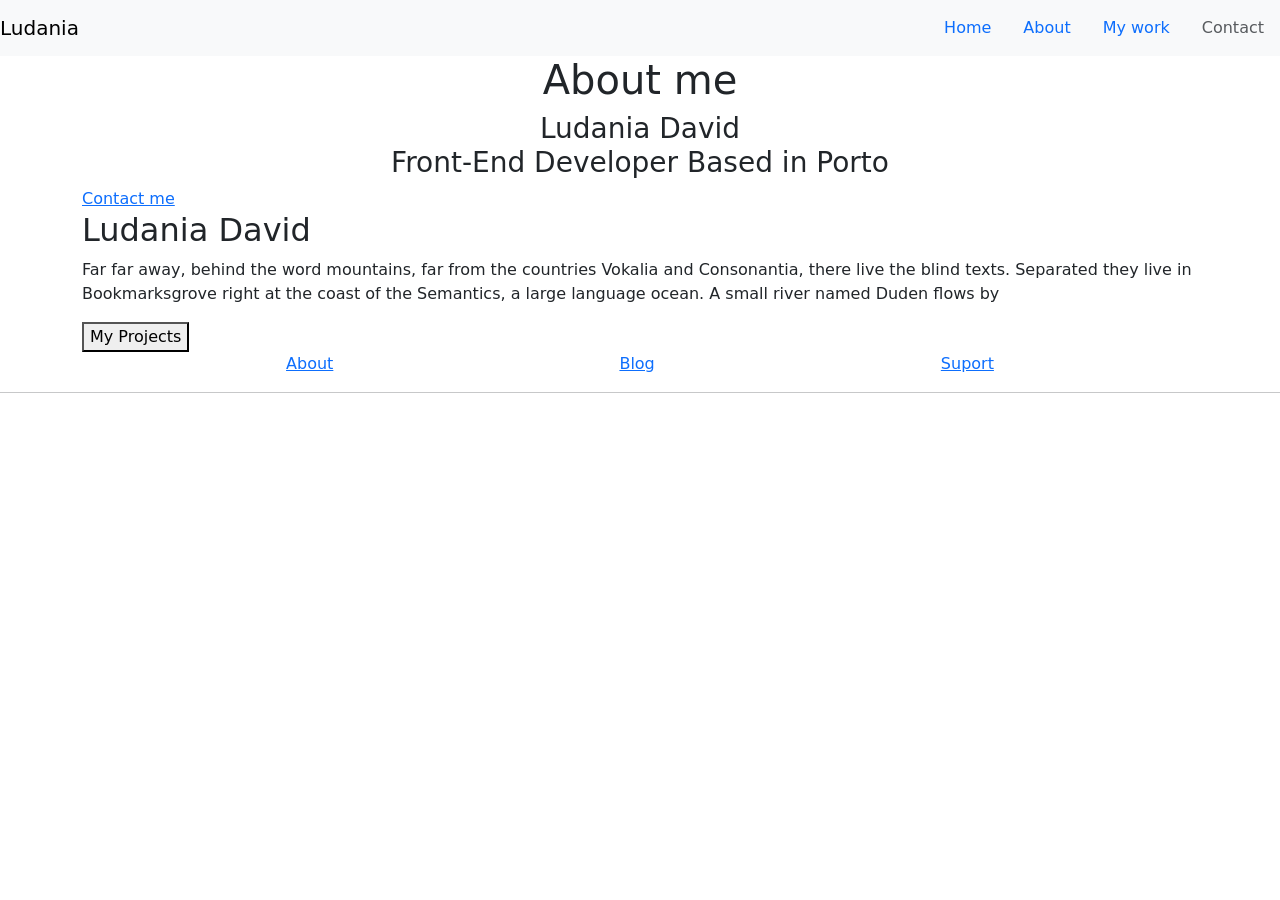
==== about.html @ 72b89912 "html construction" ====
<!doctype html>
<html lang="en">
  <head>
    <meta charset="UTF-8" />
    <meta name="viewport" content="width=device-width, initial-scale=1.0" />
    <link
      href="https://cdn.jsdelivr.net/npm/bootstrap@5.3.8/dist/css/bootstrap.min.css"
      rel="stylesheet"
      integrity="sha384-sRIl4kxILFvY47J16cr9ZwB07vP4J8+LH7qKQnuqkuIAvNWLzeN8tE5YBujZqJLB"
      crossorigin="anonymous"
    />
    <script
      src="https://cdn.jsdelivr.net/npm/bootstrap@5.3.8/dist/js/bootstrap.bundle.min.js"
      integrity="sha384-FKyoEForCGlyvwx9Hj09JcYn3nv7wiPVlz7YYwJrWVcXK/BmnVDxM+D2scQbITxI"
      crossorigin="anonymous"
    ></script>
    <link rel="stylesheet" href="style.css" />

    <title>Portfolio-AboutMe</title>
  </head>
  <body>
    <div class="divnavbar">
      <nav class="navbar navbar-expand-lg navbar-light bg-light">
        <a class="navbar-brand" href="#">Ludania</a>
        <button
          class="navbar-toggler"
          type="button"
          data-toggle="collapse"
          data-target="#navbarNav"
          aria-controls="navbarNav"
          aria-expanded="false"
          aria-label="Toggle navigation"
        >
          <span class="navbar-toggler-icon"></span>
        </button>
        <div
          class="collapse navbar-collapse justify-content-end"
          id="navbarNav"
        >
          <ul class="nav justify-content-end">
            <li class="nav-item active">
              <a class="nav-link" href="#"
                >Home <span class="sr-only"></span
              ></a>
            </li>
            <li class="nav-item">
              <a class="nav-link" href="#">About</a>
            </li>
            <li class="nav-item">
              <a class="nav-link" href="#">My work</a>
            </li>
            <li class="nav-item">
              <a class="nav-link disabled" href="#">Contact</a>
            </li>
          </ul>
        </div>
      </nav>
    </div>
    <div class="container">
      <h1 class="text-center">About me</h1>
      <h3 class="text-center">Ludania David <br> Front-End Developer Based in Porto</h3>
      <div class="contact-button">
        <a href="contact.html" class="primary-link">Contact me</a>
      </div>

      <div id="project-1">
        <h2 class="project-title">Ludania David</h2>
        <p>
          Far far away, behind the word mountains, far from the countries
          Vokalia and Consonantia, there live the blind texts. Separated they
          live in Bookmarksgrove right at the coast of the Semantics, a large
          language ocean. A small river named Duden flows by
        </p>
        <button class="secundary-link" href="myproject.html">My Projects</button>
        
      </div>

      </div>
      <footer>
        <div class="d-flex justify-content-evenly">
          <a href="about.html">About</a>
          <a href="index.html">Blog</a>
          <a href="contact.html">Suport</a>
        </div>
        <hr>
      </footer>
    </div>
  </body>
</html>
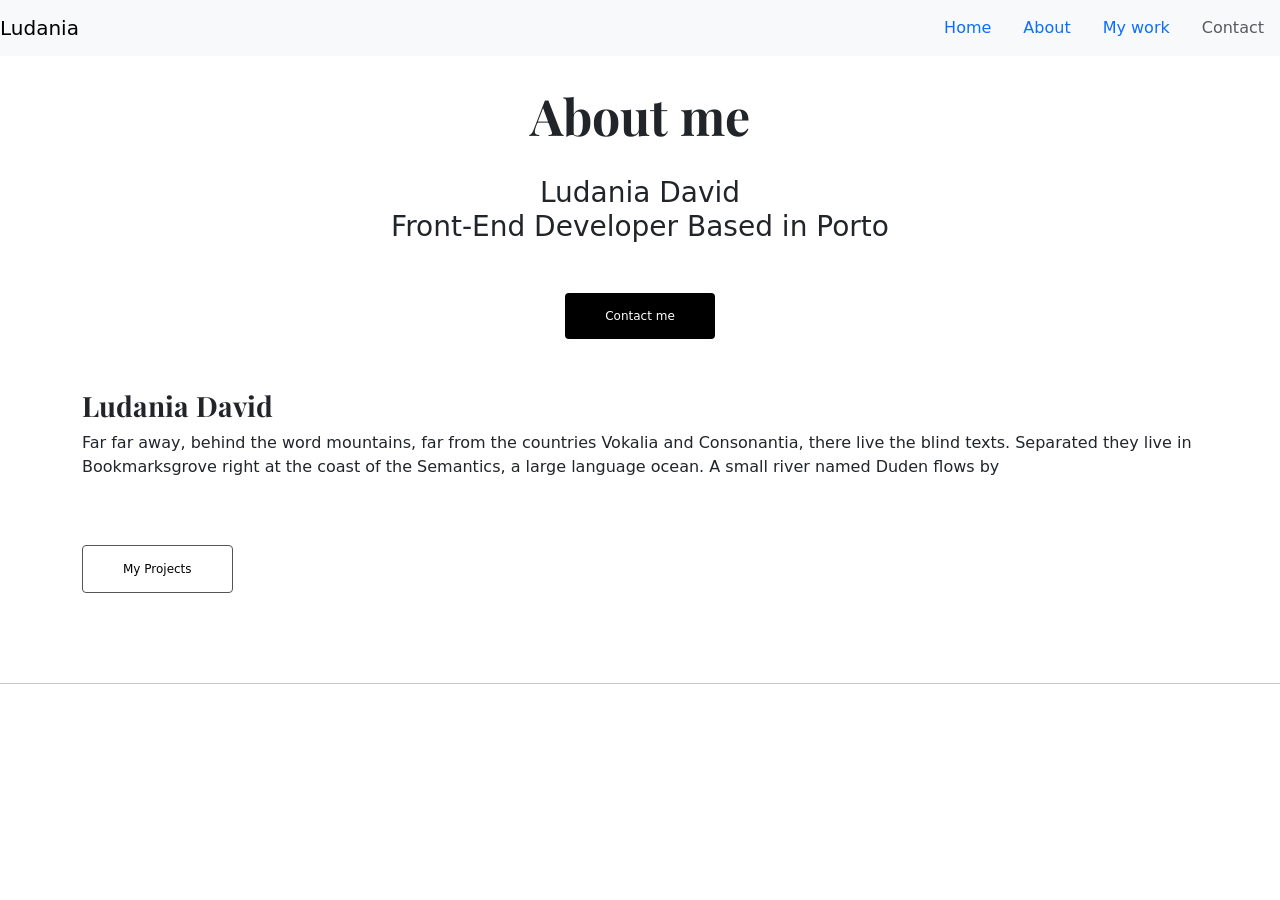
==== commit 00d55a78: "addind css adding css" ====
--- a/about.html
+++ b/about.html
@@ -3,6 +3,9 @@
   <head>
     <meta charset="UTF-8" />
     <meta name="viewport" content="width=device-width, initial-scale=1.0" />
+    <link rel="preconnect" href="https://fonts.googleapis.com">
+<link rel="preconnect" href="https://fonts.gstatic.com" crossorigin>
+<link href="https://fonts.googleapis.com/css2?family=Lobster+Two:ital,wght@0,400;0,700;1,400;1,700&family=Playfair+Display:ital,wght@0,400..900;1,400..900&family=Roboto:ital,wght@0,100..900;1,100..900&display=swap" rel="stylesheet">
     <link
       href="https://cdn.jsdelivr.net/npm/bootstrap@5.3.8/dist/css/bootstrap.min.css"
       rel="stylesheet"
--- a/style.css
+++ b/style.css
@@ -0,0 +1,48 @@
+h1 {
+  font-family: "Playfair Display", serif;
+  font-optical-sizing: auto;
+  font-weight: 700;
+  font-style: normal;
+  font-size: 50px;
+  margin: 30px;
+}
+h2 {
+  font-family: "Playfair Display", serif;
+  font-optical-sizing: auto;
+  font-weight: 700;
+  font-style: normal;
+  font-size: 28px;
+}
+
+h3 {
+  margin: 30px;
+}
+/* Button Primary */
+
+.contact-button {
+  display: block;
+  width: fit-content;
+  margin: 50px auto;
+  border-radius: 4px;
+  background-color: black;
+  color: white;
+  padding: 14px 40px;
+  text-decoration: none;
+  font-size: 12px;
+}
+
+.secundary-link {
+  margin: 50px auto;
+  border-radius: 4px;
+  background-color: white;
+  color: black;
+  padding: 14px 40px;
+  text-decoration: none;
+  font-size: 12px;
+  border: 1px solid #555555;
+}
+
+a {
+  text-decoration: none;
+  color: white;
+}
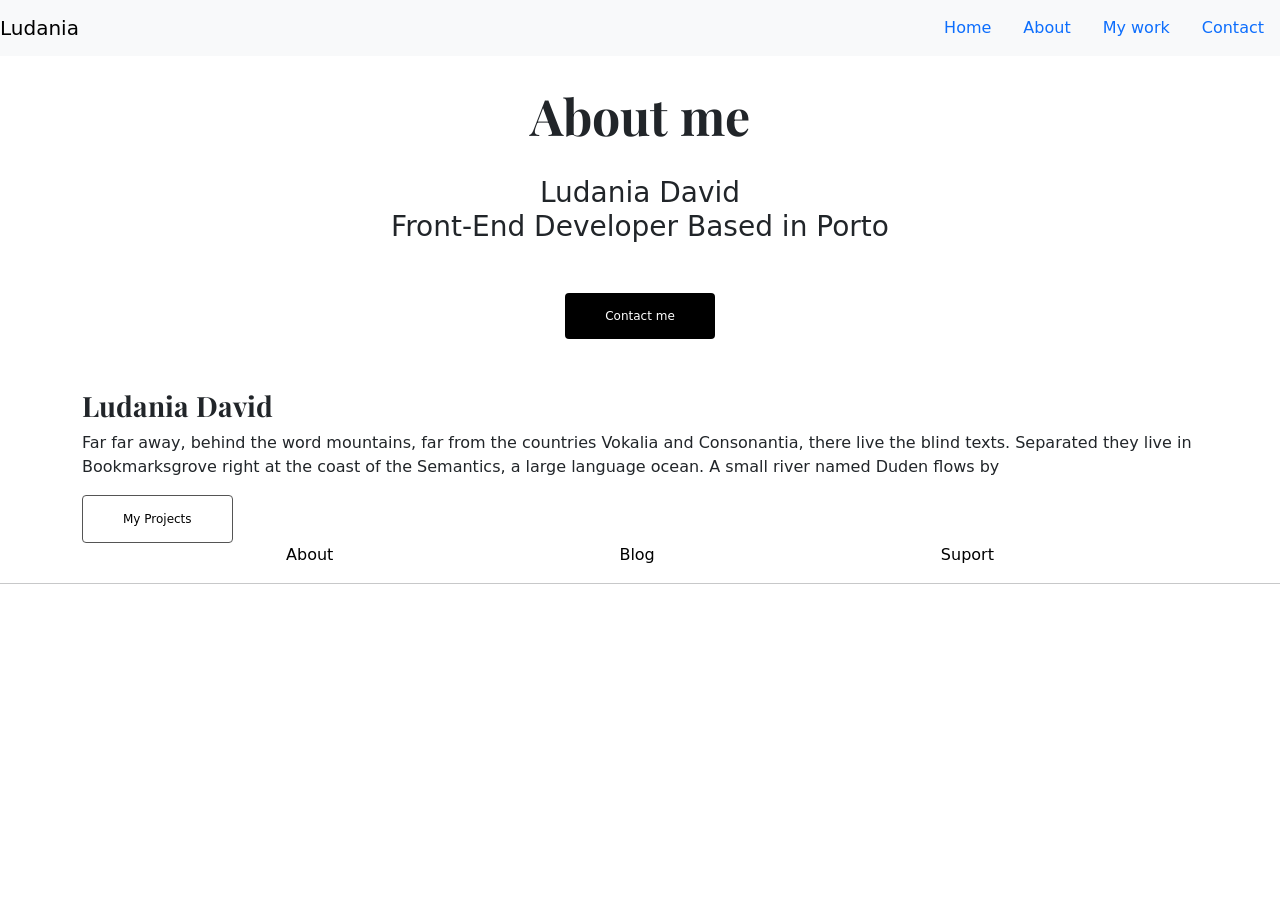
==== commit 1fcdc952: "some corrections" ====
--- a/about.html
+++ b/about.html
@@ -42,18 +42,18 @@
         >
           <ul class="nav justify-content-end">
             <li class="nav-item active">
-              <a class="nav-link" href="#"
+              <a class="nav-link" href="index.html"
                 >Home <span class="sr-only"></span
               ></a>
             </li>
             <li class="nav-item">
-              <a class="nav-link" href="#">About</a>
+              <a class="nav-link" href="about.html">About</a>
             </li>
             <li class="nav-item">
-              <a class="nav-link" href="#">My work</a>
+              <a class="nav-link" href="myproject.html">My work</a>
             </li>
             <li class="nav-item">
-              <a class="nav-link disabled" href="#">Contact</a>
+              <a class="nav-link" href="contact.html">Contact</a>
             </li>
           </ul>
         </div>
@@ -74,7 +74,7 @@
           live in Bookmarksgrove right at the coast of the Semantics, a large
           language ocean. A small river named Duden flows by
         </p>
-        <button class="secundary-link" href="myproject.html">My Projects</button>
+        <a class="secundary-link" href="myproject.html">My Projects</a>
         
       </div>
 
--- a/style.css
+++ b/style.css
@@ -19,7 +19,7 @@
 }
 /* Button Primary */
 
-.contact-button {
+.primary-link {
   display: block;
   width: fit-content;
   margin: 50px auto;
@@ -32,7 +32,7 @@
 }
 
 .secundary-link {
-  margin: 50px auto;
+  display: inline-block;
   border-radius: 4px;
   background-color: white;
   color: black;
@@ -40,9 +40,10 @@
   text-decoration: none;
   font-size: 12px;
   border: 1px solid #555555;
+  margin-top: 20px 20px 20px;
 }
 
 a {
   text-decoration: none;
-  color: white;
+  color: black;
 }
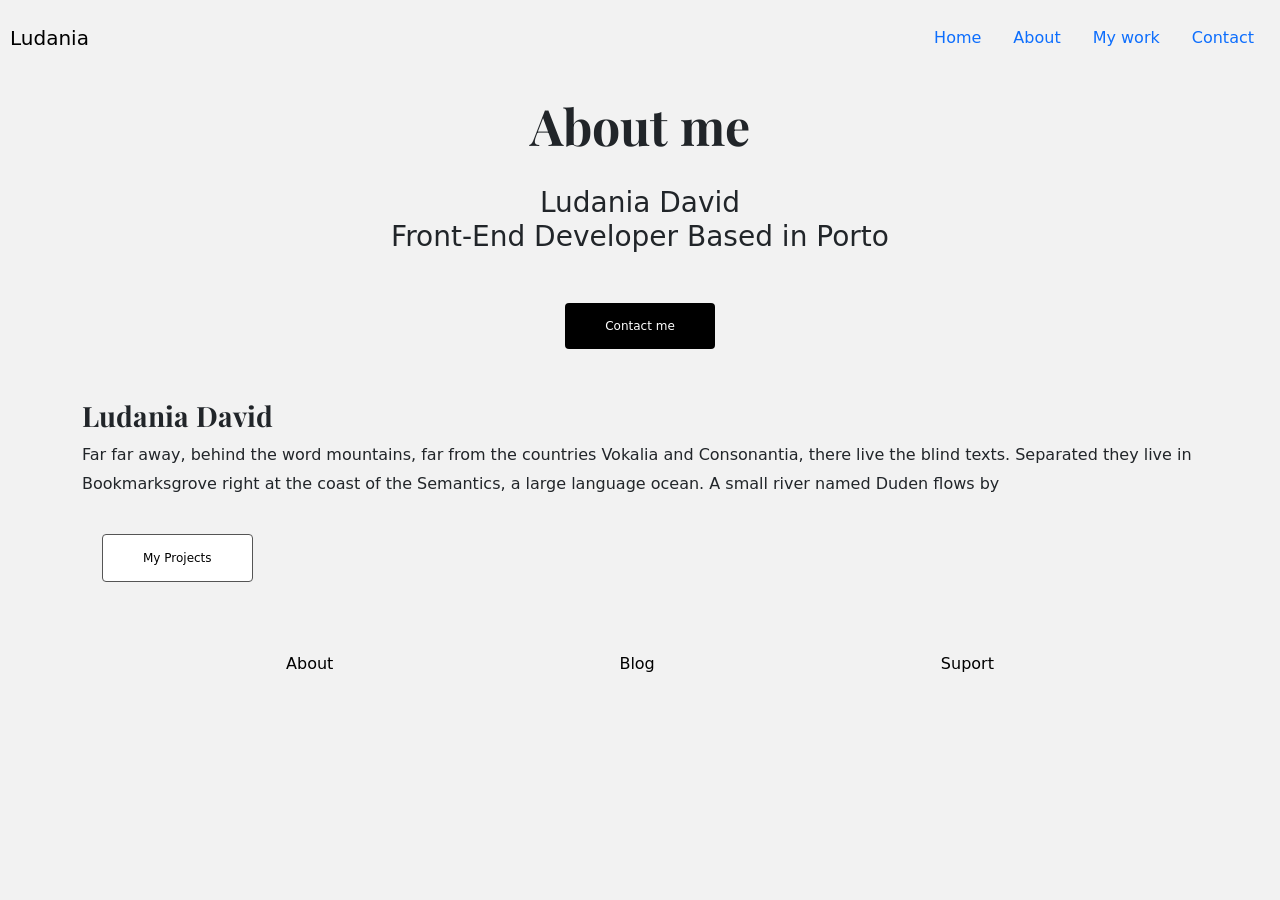
==== commit bcf0be62: "added images and css added images and css" ====
--- a/about.html
+++ b/about.html
@@ -23,7 +23,7 @@
   </head>
   <body>
     <div class="divnavbar">
-      <nav class="navbar navbar-expand-lg navbar-light bg-light">
+      <nav class="navbar navbar-expand-lg style=background-color:#f2f2f2">
         <a class="navbar-brand" href="#">Ludania</a>
         <button
           class="navbar-toggler"
--- a/style.css
+++ b/style.css
@@ -1,10 +1,21 @@
+.divnavbar {
+  margin-top: 10px;
+  margin-left: 10px;
+  margin-right: 10px;
+  background-color: #f2f2f2;
+}
+
+body {
+  background-color: #f2f2f2;
+}
+
 h1 {
   font-family: "Playfair Display", serif;
   font-optical-sizing: auto;
   font-weight: 700;
   font-style: normal;
   font-size: 50px;
-  margin: 30px;
+  margin-top: 30px;
 }
 h2 {
   font-family: "Playfair Display", serif;
@@ -16,6 +27,9 @@
 
 h3 {
   margin: 30px;
+}
+p {
+  line-height: 1.8;
 }
 /* Button Primary */
 
@@ -40,10 +54,40 @@
   text-decoration: none;
   font-size: 12px;
   border: 1px solid #555555;
-  margin-top: 20px 20px 20px;
+  margin: 20px 20px 20px;
 }
 
 a {
   text-decoration: none;
   color: black;
 }
+
+footer {
+  margin-top: 50px;
+  background-color: #f2f2f2;
+  margin-bottom: 10px;
+}
+hr {
+  width: 10px;
+  color: black;
+  border: black;
+}
+
+@media (maz-width: 900px) {
+  h1 {
+    font-size: 30px;
+  }
+}
+
+project-img {
+  width: 100%;
+  height: 300px;
+  object-fit: cover;
+  border-radius: 10px;
+}
+
+@media (max-width: 768px) {
+  .project-img {
+    height: 200px;
+  }
+}
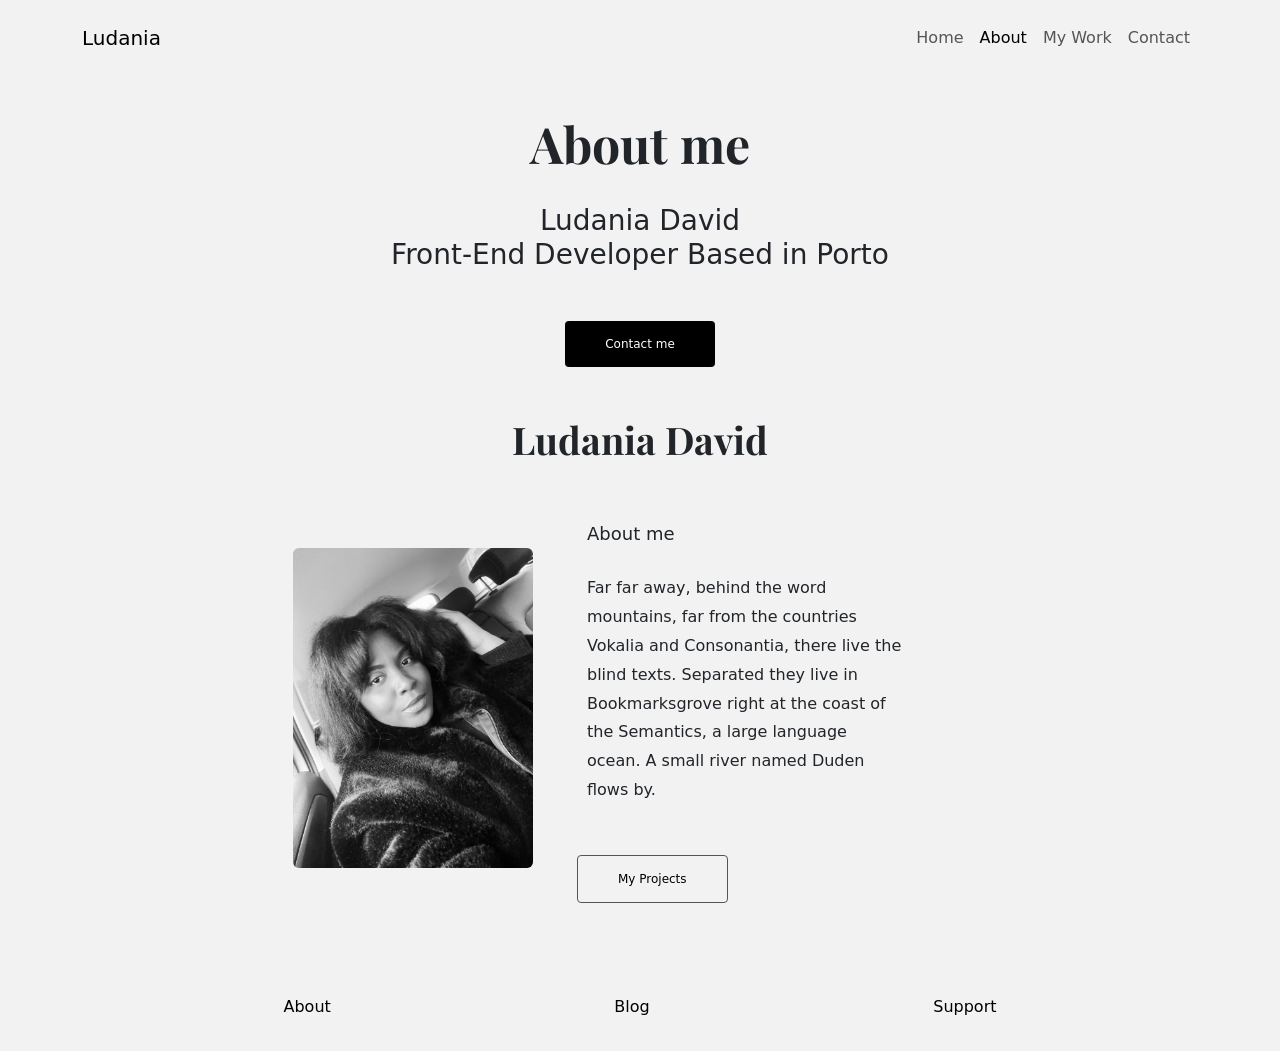
==== commit 8ec5fc71: "Responsive about me page design Responsive about me page design. HTML and css" ====
--- a/about.html
+++ b/about.html
@@ -3,90 +3,124 @@
   <head>
     <meta charset="UTF-8" />
     <meta name="viewport" content="width=device-width, initial-scale=1.0" />
-    <link rel="preconnect" href="https://fonts.googleapis.com">
-<link rel="preconnect" href="https://fonts.gstatic.com" crossorigin>
-<link href="https://fonts.googleapis.com/css2?family=Lobster+Two:ital,wght@0,400;0,700;1,400;1,700&family=Playfair+Display:ital,wght@0,400..900;1,400..900&family=Roboto:ital,wght@0,100..900;1,100..900&display=swap" rel="stylesheet">
+
+    <!-- Google Fonts -->
+    <link rel="preconnect" href="https://fonts.googleapis.com" />
+    <link rel="preconnect" href="https://fonts.gstatic.com" crossorigin />
+    <link
+      href="https://fonts.googleapis.com/css2?family=Lobster+Two:wght@400;700&family=Playfair+Display:wght@400..900&family=Roboto:wght@100..900&display=swap"
+      rel="stylesheet"
+    />
+
+    <!-- Bootstrap -->
     <link
       href="https://cdn.jsdelivr.net/npm/bootstrap@5.3.8/dist/css/bootstrap.min.css"
       rel="stylesheet"
-      integrity="sha384-sRIl4kxILFvY47J16cr9ZwB07vP4J8+LH7qKQnuqkuIAvNWLzeN8tE5YBujZqJLB"
-      crossorigin="anonymous"
     />
-    <script
-      src="https://cdn.jsdelivr.net/npm/bootstrap@5.3.8/dist/js/bootstrap.bundle.min.js"
-      integrity="sha384-FKyoEForCGlyvwx9Hj09JcYn3nv7wiPVlz7YYwJrWVcXK/BmnVDxM+D2scQbITxI"
-      crossorigin="anonymous"
-    ></script>
+
+    <script src="https://cdn.jsdelivr.net/npm/bootstrap@5.3.8/dist/js/bootstrap.bundle.min.js"></script>
+
     <link rel="stylesheet" href="style.css" />
 
-    <title>Portfolio-AboutMe</title>
+    <title>Portfolio - About Me</title>
   </head>
+
   <body>
+    <!-- Navbar -->
     <div class="divnavbar">
-      <nav class="navbar navbar-expand-lg style=background-color:#f2f2f2">
-        <a class="navbar-brand" href="#">Ludania</a>
-        <button
-          class="navbar-toggler"
-          type="button"
-          data-toggle="collapse"
-          data-target="#navbarNav"
-          aria-controls="navbarNav"
-          aria-expanded="false"
-          aria-label="Toggle navigation"
-        >
-          <span class="navbar-toggler-icon"></span>
-        </button>
-        <div
-          class="collapse navbar-collapse justify-content-end"
-          id="navbarNav"
-        >
-          <ul class="nav justify-content-end">
-            <li class="nav-item active">
-              <a class="nav-link" href="index.html"
-                >Home <span class="sr-only"></span
-              ></a>
-            </li>
-            <li class="nav-item">
-              <a class="nav-link" href="about.html">About</a>
-            </li>
-            <li class="nav-item">
-              <a class="nav-link" href="myproject.html">My work</a>
-            </li>
-            <li class="nav-item">
-              <a class="nav-link" href="contact.html">Contact</a>
-            </li>
-          </ul>
+      <nav class="navbar navbar-expand-lg" style="background-color: #f2f2f2">
+        <div class="container">
+          <a class="navbar-brand" href="#">Ludania</a>
+
+          <button
+            class="navbar-toggler"
+            type="button"
+            data-bs-toggle="collapse"
+            data-bs-target="#navbarNav"
+            aria-controls="navbarNav"
+            aria-expanded="false"
+            aria-label="Toggle navigation"
+          >
+            <span class="navbar-toggler-icon"></span>
+          </button>
+
+          <div
+            class="collapse navbar-collapse justify-content-end"
+            id="navbarNav"
+          >
+            <ul class="navbar-nav">
+              <li class="nav-item">
+                <a class="nav-link" href="index.html">Home</a>
+              </li>
+              <li class="nav-item">
+                <a class="nav-link active" href="about.html">About</a>
+              </li>
+              <li class="nav-item">
+                <a class="nav-link" href="myproject.html">My Work</a>
+              </li>
+              <li class="nav-item">
+                <a class="nav-link" href="contact.html">Contact</a>
+              </li>
+            </ul>
+          </div>
         </div>
       </nav>
     </div>
-    <div class="container">
+
+    <!-- Main Content -->
+    <div class="container my-5">
       <h1 class="text-center">About me</h1>
-      <h3 class="text-center">Ludania David <br> Front-End Developer Based in Porto</h3>
-      <div class="contact-button">
+      <h3 class="text-center">
+        Ludania David <br />
+        Front-End Developer Based in Porto
+      </h3>
+
+      <div class="contact-button text-center my-4">
         <a href="contact.html" class="primary-link">Contact me</a>
+        <h2 class="project-title text-center">Ludania David</h2>
       </div>
 
-      <div id="project-1">
-        <h2 class="project-title">Ludania David</h2>
-        <p>
-          Far far away, behind the word mountains, far from the countries
-          Vokalia and Consonantia, there live the blind texts. Separated they
-          live in Bookmarksgrove right at the coast of the Semantics, a large
-          language ocean. A small river named Duden flows by
-        </p>
-        <a class="secundary-link" href="myproject.html">My Projects</a>
-        
+      <!-- About Section -->
+      <div class="about-section" id="project-1">
+        <div class="row align-items-center justify-content-center">
+          <!-- Image -->
+          <div class="col-md-4 order-1 order-md-1 text-center">
+            <div class="about-me-image">
+              <img
+                src="images/About_me.jpg"
+                alt="profile image"
+                class="img-fluid rounded"
+              />
+            </div>
+          </div>
+
+          <!-- Text -->
+          <div class="col-md-6 order-2 order-md-2 text-center text-md-start">
+            <!-- About me title -->
+            <h4>About me</h4>
+            <p>
+              Far far away, behind the word mountains, far from the countries
+              Vokalia and Consonantia, there live the blind texts. Separated
+              they live in Bookmarksgrove right at the coast of the Semantics, a
+              large language ocean. A small river named Duden flows by.
+            </p>
+            <a class="secundary-link" href="myproject.html">My Projects</a>
+          </div>
+
+          <!-- My project button -->
+          <div class="col-12 order-3 mt-4 text-center text-md-start"></div>
+        </div>
       </div>
+    </div>
 
+    <!-- Footer -->
+    <footer class="mt-5">
+      <div class="d-flex justify-content-evenly">
+        <a href="about.html">About</a>
+        <a href="index.html">Blog</a>
+        <a href="contact.html">Support</a>
       </div>
-      <footer>
-        <div class="d-flex justify-content-evenly">
-          <a href="about.html">About</a>
-          <a href="index.html">Blog</a>
-          <a href="contact.html">Suport</a>
-        </div>
-        <hr>
-      </footer>
-    </div>
+      <hr />
+    </footer>
   </body>
 </html>
--- a/style.css
+++ b/style.css
@@ -22,14 +22,22 @@
   font-optical-sizing: auto;
   font-weight: 700;
   font-style: normal;
-  font-size: 28px;
+  font-size: 38px;
+  margin-bottom: 40px;
 }
 
 h3 {
   margin: 30px;
 }
+h4 {
+  margin-top: 30px;
+  font-size: 18px;
+  margin-left: 30px;
+}
 p {
   line-height: 1.8;
+  margin: 30px;
+  margin-right: 200px;
 }
 /* Button Primary */
 
@@ -48,7 +56,7 @@
 .secundary-link {
   display: inline-block;
   border-radius: 4px;
-  background-color: white;
+  background-color: #f2f2f2;
   color: black;
   padding: 14px 40px;
   text-decoration: none;
@@ -68,22 +76,21 @@
   margin-bottom: 10px;
 }
 hr {
-  width: 10px;
+  width: 15px;
   color: black;
   border: black;
 }
 
-@media (maz-width: 900px) {
+@media (max-width: 900px) {
   h1 {
     font-size: 30px;
   }
 }
 
-project-img {
-  width: 100%;
-  height: 300px;
-  object-fit: cover;
-  border-radius: 10px;
+.project-img-yogurt {
+  max-width: 100px;
+  width: 80%;
+  height: auto;
 }
 
 @media (max-width: 768px) {
@@ -91,3 +98,35 @@
     height: 200px;
   }
 }
+
+@media (max-width: 576px) {
+  .project-title {
+    text-align: center;
+  }
+  .about-section p {
+    text-align: justify;
+    margin-right: 8px;
+    margin-left: 8px;
+  }
+  .about-me-image {
+    margin: 8px;
+  }
+}
+
+@media (min-width: 768px) {
+  .about-me-image img {
+    max-width: 80%;
+    display: block;
+    margin-left: auto;
+  }
+}
+
+.about-me-image img {
+  max-width: 240px;
+  width: 90%;
+  height: auto;
+}
+
+.project-title {
+  margin: 30px;
+}
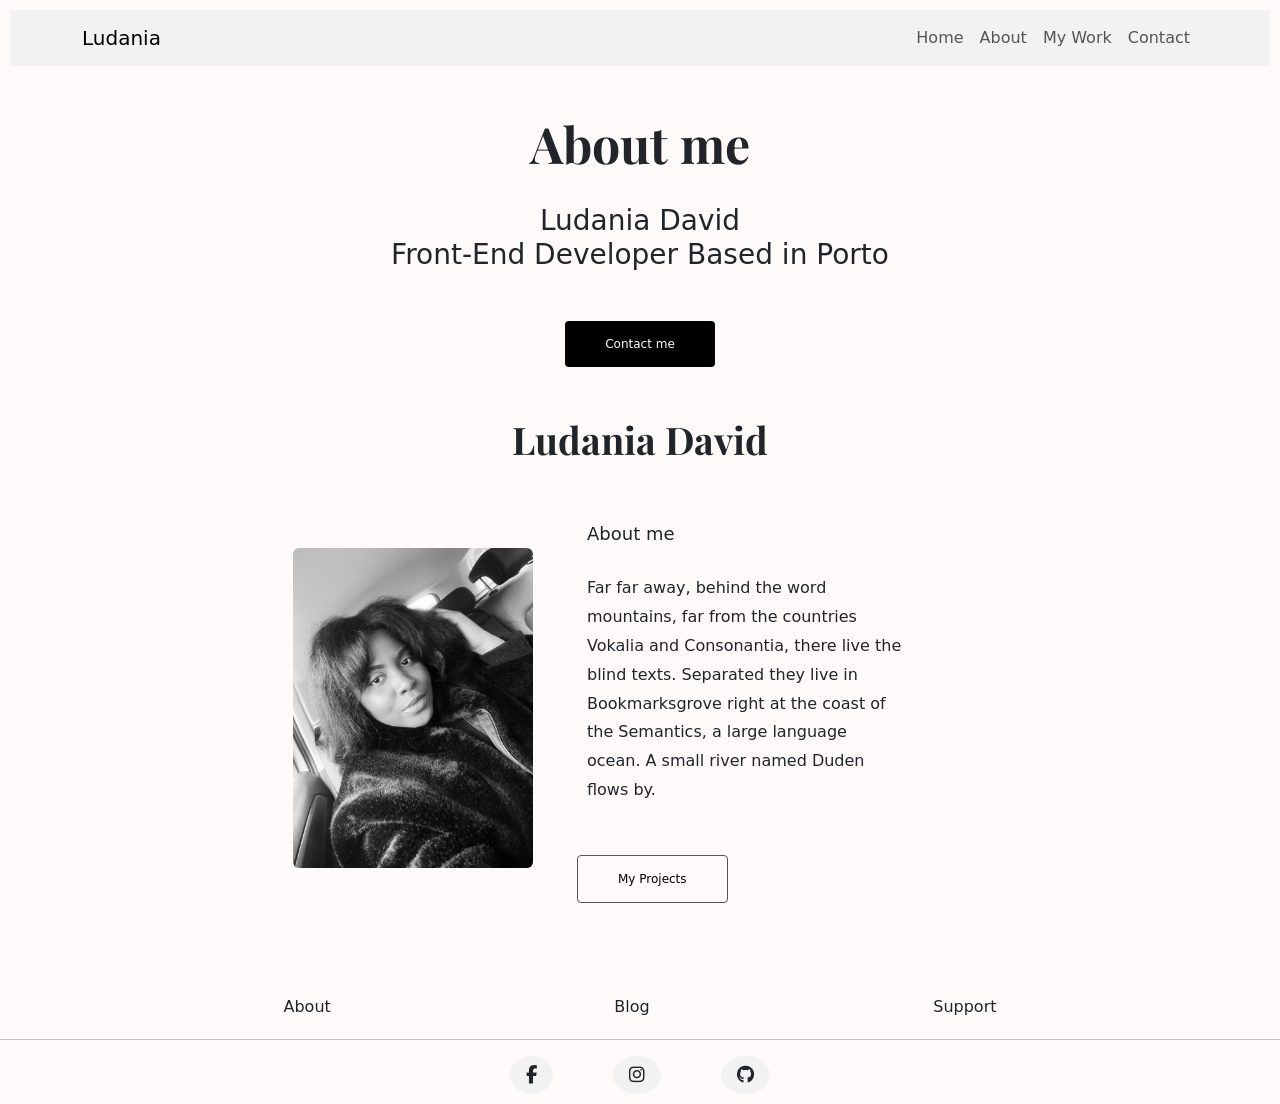
==== commit 5931b003: "Footer" ====
--- a/about.html
+++ b/about.html
@@ -19,6 +19,11 @@
     />
 
     <script src="https://cdn.jsdelivr.net/npm/bootstrap@5.3.8/dist/js/bootstrap.bundle.min.js"></script>
+    <!-- Font awesome icon -->
+    <link
+      rel="stylesheet"
+      href="https://cdnjs.cloudflare.com/ajax/libs/font-awesome/6.5.2/css/all.min.css"
+    />
 
     <link rel="stylesheet" href="style.css" />
 
@@ -30,7 +35,7 @@
     <div class="divnavbar">
       <nav class="navbar navbar-expand-lg" style="background-color: #f2f2f2">
         <div class="container">
-          <a class="navbar-brand" href="#">Ludania</a>
+          <a class="navbar-brand" href="index.html">Ludania</a>
 
           <button
             class="navbar-toggler"
@@ -53,7 +58,7 @@
                 <a class="nav-link" href="index.html">Home</a>
               </li>
               <li class="nav-item">
-                <a class="nav-link active" href="about.html">About</a>
+                <a class="nav-link" href="about.html">About</a>
               </li>
               <li class="nav-item">
                 <a class="nav-link" href="myproject.html">My Work</a>
@@ -120,7 +125,18 @@
         <a href="index.html">Blog</a>
         <a href="contact.html">Support</a>
       </div>
+
       <hr />
+      <!-- Icons -->
+      <div class="social-links d-flex justify-content-center">
+        <a href="https://facebook.com"
+          ><i class="fa-brands fa-facebook-f"></i
+        ></a>
+        <a href="https://instagram.com"
+          ><i class="fa-brands fa-instagram"></i
+        ></a>
+        <a href="https://github.com"><i class="fa-brands fa-github"></i></a>
+      </div>
     </footer>
   </body>
 </html>
--- a/style.css
+++ b/style.css
@@ -2,11 +2,11 @@
   margin-top: 10px;
   margin-left: 10px;
   margin-right: 10px;
-  background-color: #f2f2f2;
+  background-color: #fefafa;
 }
 
 body {
-  background-color: #f2f2f2;
+  background-color: #fefafa;
 }
 
 h1 {
@@ -38,6 +38,7 @@
   line-height: 1.8;
   margin: 30px;
   margin-right: 200px;
+  text-align: left;
 }
 /* Button Primary */
 
@@ -51,18 +52,32 @@
   padding: 14px 40px;
   text-decoration: none;
   font-size: 12px;
+  transition: all 0.3s ease;
+}
+.primary-link:hover {
+  background-color: white;
+  color: black;
+  border: 1px solid black;
+  transform: translateY(-2px);
 }
 
 .secundary-link {
   display: inline-block;
   border-radius: 4px;
-  background-color: #f2f2f2;
+  background-color: #fefafa;
   color: black;
   padding: 14px 40px;
   text-decoration: none;
   font-size: 12px;
   border: 1px solid #555555;
   margin: 20px 20px 20px;
+  transition: all 0.3s ease;
+}
+.secundary-link:hover {
+  background-color: black;
+  color: white;
+  border: 1px solid black;
+  transform: translateY(-2px);
 }
 
 a {
@@ -72,13 +87,33 @@
 
 footer {
   margin-top: 50px;
+  background-color: #fefafa;
+  margin-bottom: 10px;
+  text-align: center;
+}
+footer a {
+  text-decoration: none;
+  color: inherit;
+}
+
+footer a:hover {
+  opacity: 0.6;
+}
+
+footer .social-links a {
+  margin: 0 30px;
+  display: flex;
   background-color: #f2f2f2;
-  margin-bottom: 10px;
-}
+  padding: 10px 16px;
+  border-radius: 50%;
+  font-size: 18px;
+  transition: all 100ms ease-in-out;
+}
+
 hr {
-  width: 15px;
-  color: black;
-  border: black;
+  width: 100%;
+  margin-top: 20px;
+  padding: auto;
 }
 
 @media (max-width: 900px) {
@@ -87,15 +122,18 @@
   }
 }
 
-.project-img-yogurt {
-  max-width: 100px;
-  width: 80%;
+.my-project-img {
+  width: 100%;
+  max-width: 400px;
   height: auto;
 }
 
 @media (max-width: 768px) {
   .project-img {
     height: 200px;
+  }
+  .contact-section p {
+    text-align: center;
   }
 }
 
@@ -110,6 +148,22 @@
   }
   .about-me-image {
     margin: 8px;
+  }
+
+  #project-1 h2 {
+    text-align: center;
+  }
+
+  #project-2 h2 {
+    text-align: center;
+  }
+  #project-1 p,
+  #project-2 p,
+  #project-3 p {
+    text-align: justify;
+    margin-left: auto;
+    margin-right: auto;
+    max-width: 90%;
   }
 }
 
@@ -130,3 +184,46 @@
 .project-title {
   margin: 30px;
 }
+
+my-project-img {
+  max-width: 280px;
+  height: auto;
+}
+
+@media (min-width: 768px) and (max-width: 991px) {
+  #project-1 p,
+  #project-2 p,
+  #project-3 p {
+    text-align: justify;
+    display: flex;
+    margin: 20px;
+  }
+  .container {
+    padding-left: 40px;
+    padding-right: 40px;
+    margin: 0 auto;
+  }
+}
+
+.contact-section {
+  max-width: 600px;
+  text-align: justify;
+  margin: 0 auto;
+  text-align: center;
+}
+.contact-section p {
+  margin-left: 110px;
+  margin-right: 50px;
+}
+
+.email-link {
+  display: inline-block;
+  margin-top: 10px;
+  color: #000;
+  text-decoration: underline;
+}
+
+a {
+  text-decoration: none;
+  color: black;
+}
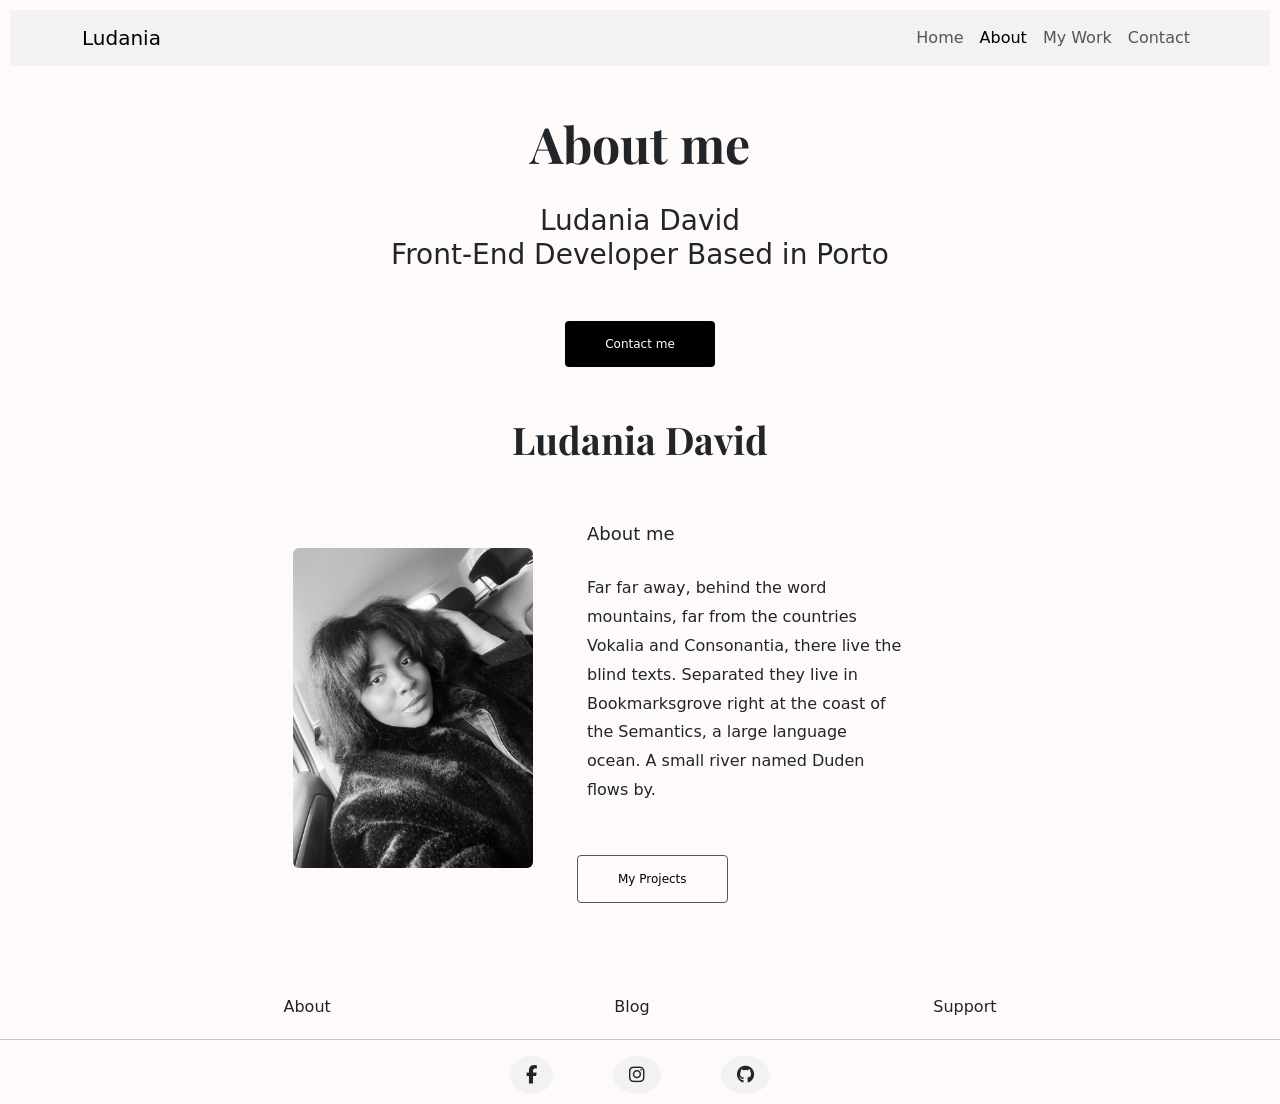
==== commit ff649825: "SEO and final edits" ====
--- a/about.html
+++ b/about.html
@@ -3,22 +3,24 @@
   <head>
     <meta charset="UTF-8" />
     <meta name="viewport" content="width=device-width, initial-scale=1.0" />
-
-    <!-- Google Fonts -->
     <link rel="preconnect" href="https://fonts.googleapis.com" />
     <link rel="preconnect" href="https://fonts.gstatic.com" crossorigin />
     <link
-      href="https://fonts.googleapis.com/css2?family=Lobster+Two:wght@400;700&family=Playfair+Display:wght@400..900&family=Roboto:wght@100..900&display=swap"
+      href="https://fonts.googleapis.com/css2?family=Lobster+Two:ital,wght@0,400;0,700;1,400;1,700&family=Playfair+Display:ital,wght@0,400..900;1,400..900&family=Roboto:ital,wght@0,100..900;1,100..900&display=swap"
       rel="stylesheet"
     />
-
-    <!-- Bootstrap -->
     <link
       href="https://cdn.jsdelivr.net/npm/bootstrap@5.3.8/dist/css/bootstrap.min.css"
       rel="stylesheet"
+      integrity="sha384-sRIl4kxILFvY47J16cr9ZwB07vP4J8+LH7qKQnuqkuIAvNWLzeN8tE5YBujZqJLB"
+      crossorigin="anonymous"
     />
+    <script
+      src="https://cdn.jsdelivr.net/npm/bootstrap@5.3.8/dist/js/bootstrap.bundle.min.js"
+      integrity="sha384-FKyoEForCGlyvwx9Hj09JcYn3nv7wiPVlz7YYwJrWVcXK/BmnVDxM+D2scQbITxI"
+      crossorigin="anonymous"
+    ></script>
 
-    <script src="https://cdn.jsdelivr.net/npm/bootstrap@5.3.8/dist/js/bootstrap.bundle.min.js"></script>
     <!-- Font awesome icon -->
     <link
       rel="stylesheet"
@@ -26,10 +28,12 @@
     />
 
     <link rel="stylesheet" href="style.css" />
-
-    <title>Portfolio - About Me</title>
+    <meta
+      name="description"
+      content="Ludania is a front-end engeneer based in Portugal"
+    />
+    <title>Front-end developer - Ludania David</title>
   </head>
-
   <body>
     <!-- Navbar -->
     <div class="divnavbar">
@@ -55,16 +59,25 @@
           >
             <ul class="navbar-nav">
               <li class="nav-item">
-                <a class="nav-link" href="index.html">Home</a>
+                <a class="nav-link" href="index.html" title="Homepage">Home</a>
               </li>
               <li class="nav-item">
-                <a class="nav-link" href="about.html">About</a>
+                <a
+                  class="nav-link active"
+                  href="about.html"
+                  title="About Ludania"
+                  >About</a
+                >
               </li>
               <li class="nav-item">
-                <a class="nav-link" href="myproject.html">My Work</a>
+                <a class="nav-link" href="myproject.html" title="Ludania work"
+                  >My Work</a
+                >
               </li>
               <li class="nav-item">
-                <a class="nav-link" href="contact.html">Contact</a>
+                <a class="nav-link" href="contact.html" title="Ludania Contact"
+                  >Contact</a
+                >
               </li>
             </ul>
           </div>
@@ -81,7 +94,13 @@
       </h3>
 
       <div class="contact-button text-center my-4">
-        <a href="contact.html" class="primary-link">Contact me</a>
+        <a
+          href="contact.html"
+          class="primary-link"
+          target="_blank"
+          title="Ludania contact page"
+          >Contact me</a
+        >
         <h2 class="project-title text-center">Ludania David</h2>
       </div>
 
@@ -109,7 +128,13 @@
               they live in Bookmarksgrove right at the coast of the Semantics, a
               large language ocean. A small river named Duden flows by.
             </p>
-            <a class="secundary-link" href="myproject.html">My Projects</a>
+            <a
+              class="secundary-link"
+              href="myproject.html"
+              target="_blank"
+              title="Ludania projects"
+              >My Projects</a
+            >
           </div>
 
           <!-- My project button -->
@@ -121,21 +146,27 @@
     <!-- Footer -->
     <footer class="mt-5">
       <div class="d-flex justify-content-evenly">
-        <a href="about.html">About</a>
-        <a href="index.html">Blog</a>
-        <a href="contact.html">Support</a>
+        <a href="about.html" target="_blank" title="Ludania about page"
+          >About</a
+        >
+        <a href="index.html" target="_blank" title="Ludania blog">Blog</a>
+        <a href="contact.html" target="_blank" title="Ludania Support"
+          >Support</a
+        >
       </div>
 
       <hr />
       <!-- Icons -->
       <div class="social-links d-flex justify-content-center">
-        <a href="https://facebook.com"
+        <a href="https://facebook.com" target="_blank" title="Ludania facebook"
           ><i class="fa-brands fa-facebook-f"></i
         ></a>
-        <a href="https://instagram.com"
+        <a href="https://instagram.com" target="_blank" title="Ludania Intagram"
           ><i class="fa-brands fa-instagram"></i
         ></a>
-        <a href="https://github.com"><i class="fa-brands fa-github"></i></a>
+        <a href="https://github.com" target="_blank" title="Ludania Git"
+          ><i class="fa-brands fa-github"></i
+        ></a>
       </div>
     </footer>
   </body>
